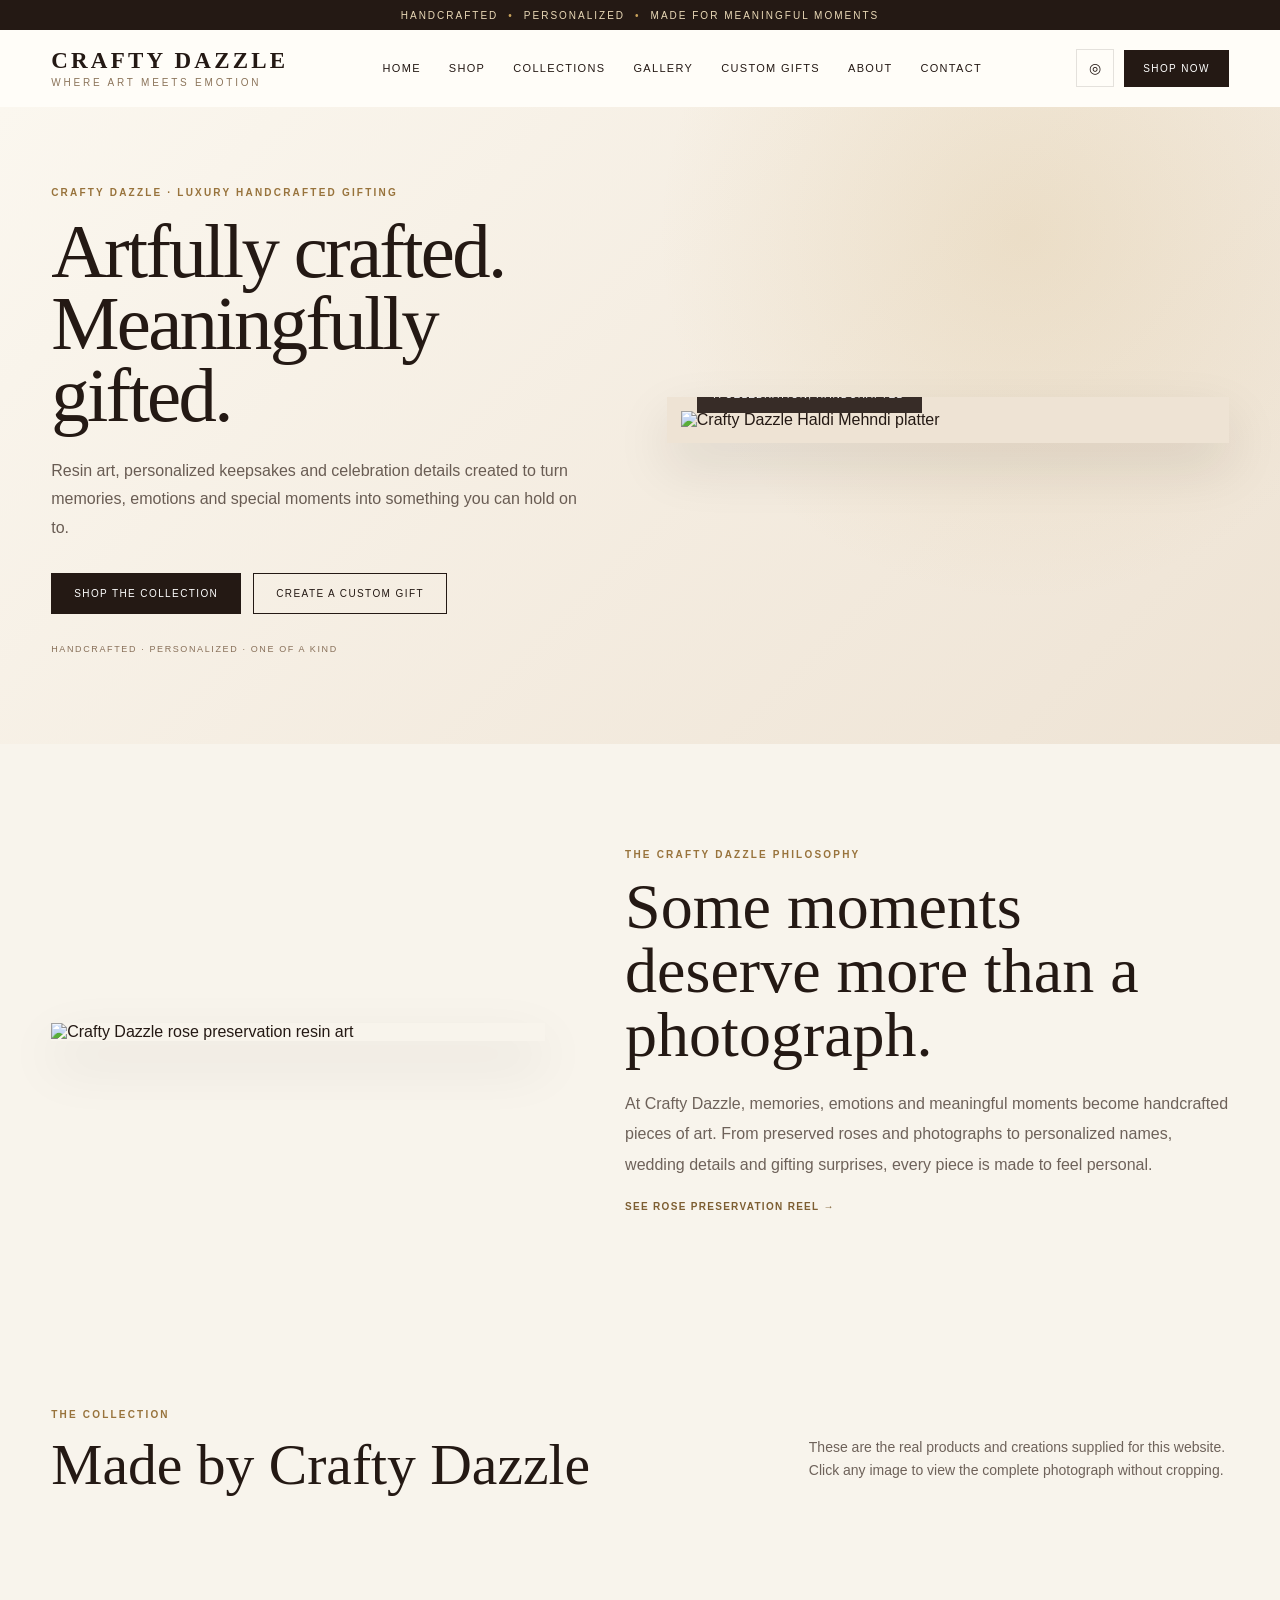
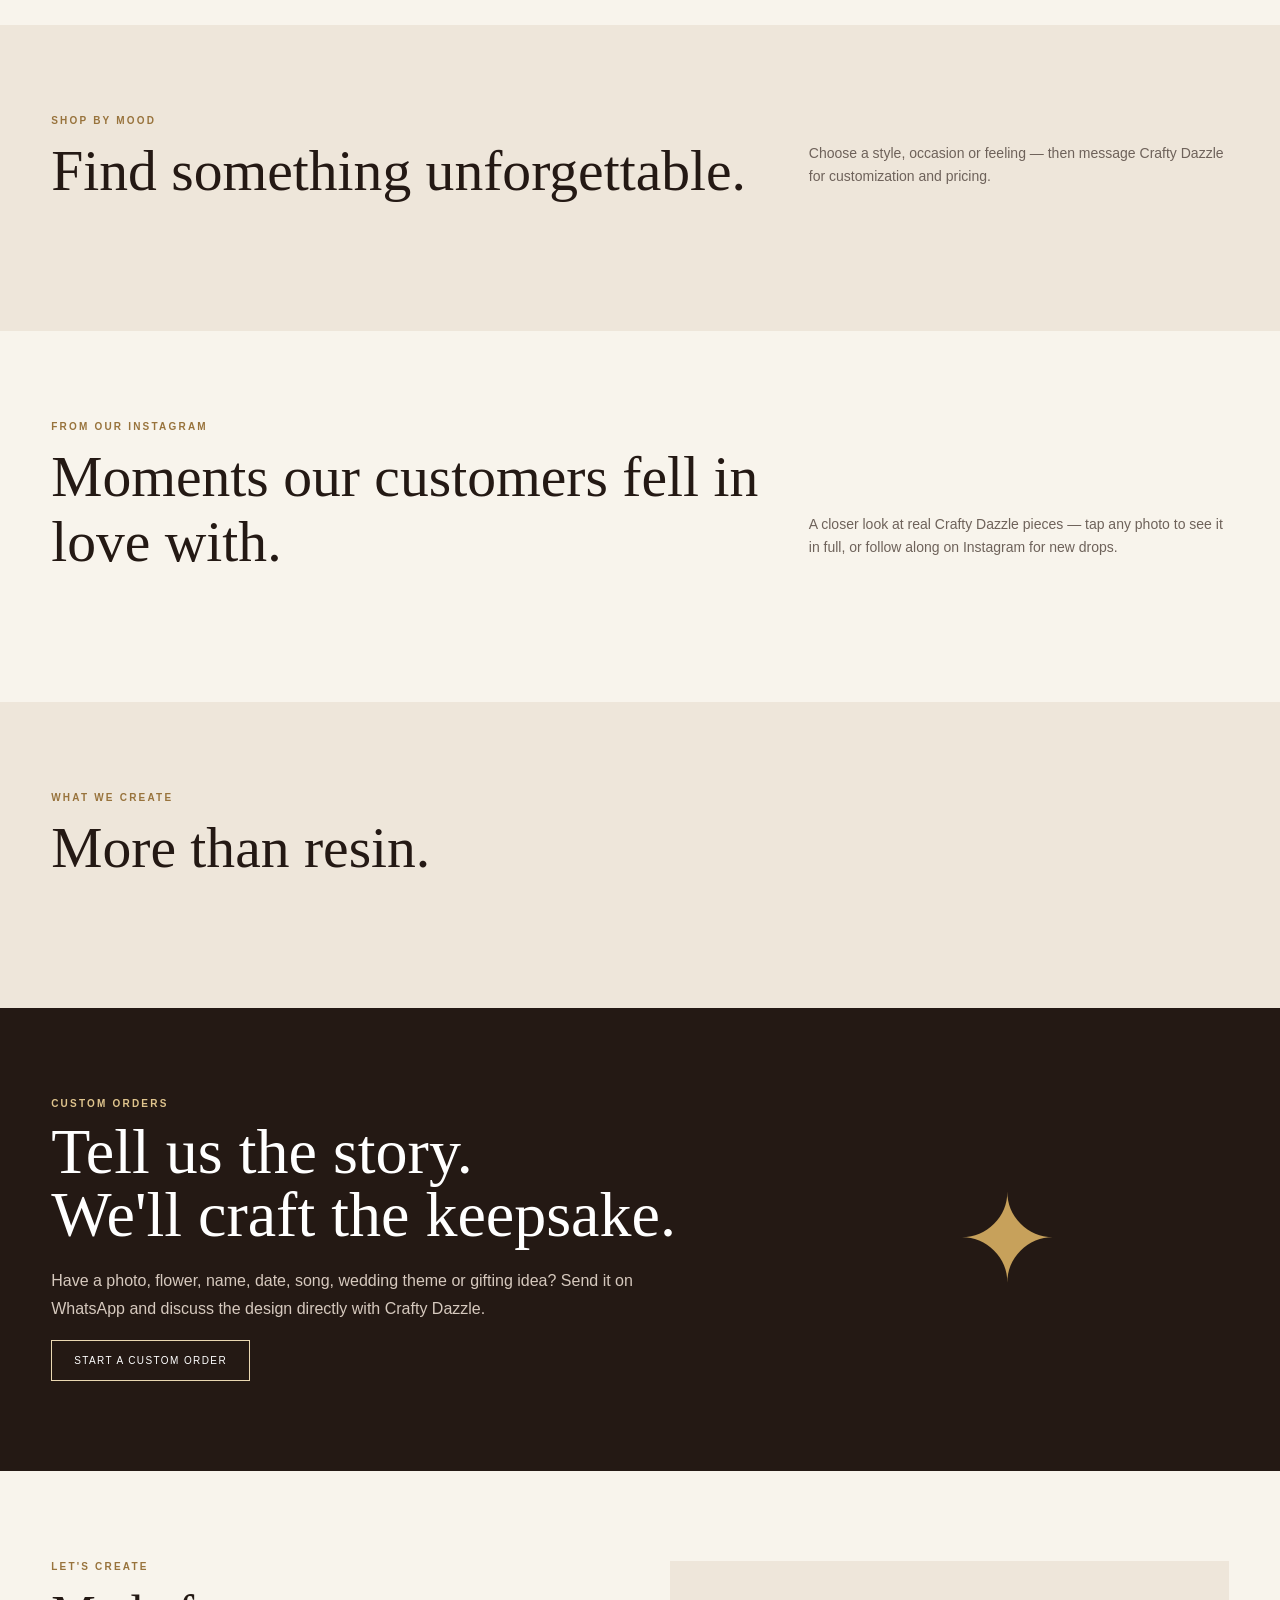
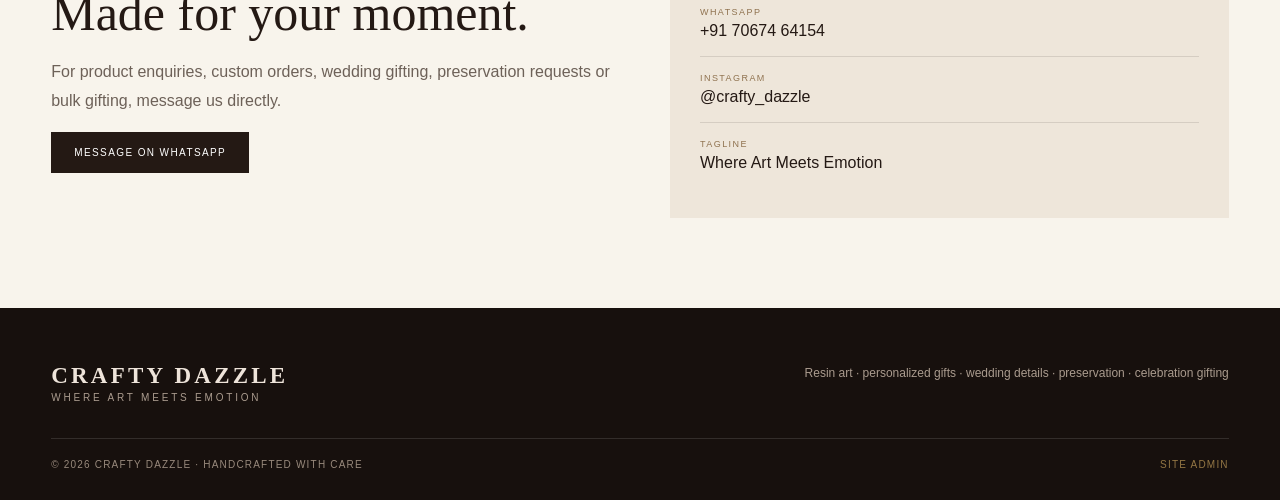
==== index.html @ ae7d5a1d "Add files via upload" ====
<!DOCTYPE html>
<html lang="en">
<head>
<meta charset="UTF-8">
<meta name="viewport" content="width=device-width, initial-scale=1.0, viewport-fit=cover">
<title>Crafty Dazzle | Where Art Meets Emotion</title>
<meta name="description" content="Crafty Dazzle — handcrafted resin art, personalized gifts, wedding details, custom candles, chocolate bouquets and meaningful keepsakes.">
<meta name="theme-color" content="#241914">
<link rel="preconnect" href="https://fonts.googleapis.com">
<link rel="preconnect" href="https://fonts.gstatic.com" crossorigin>
<link href="https://fonts.googleapis.com/css2?family=DM+Sans:wght@400;500;600&family=Playfair+Display:wght@400;500;600&display=swap" rel="stylesheet">
<link rel="stylesheet" href="styles.css">
</head>
<body>
<div class="page-loader" id="pageLoader" aria-hidden="true"><span></span></div>

<div class="topbar" id="topbar">HANDCRAFTED <span>•</span> PERSONALIZED <span>•</span> MADE FOR MEANINGFUL MOMENTS</div>

<nav>
  <div class="container navin">
    <a class="logo" id="logo" href="#">CRAFTY DAZZLE<small>WHERE ART MEETS EMOTION</small></a>
    <button class="mobile-toggle" id="mobileToggle" aria-label="Open menu" aria-expanded="false">
      <span></span><span></span><span></span>
    </button>
    <div class="menu" id="menu">
      <a href="#" data-close>Home</a>
      <a href="#shop" data-close>Shop</a>
      <a href="#collections" data-close>Collections</a>
      <a href="#gallery" data-close>Gallery</a>
      <a href="#custom" data-close>Custom Gifts</a>
      <a href="#about" data-close>About</a>
      <a href="#contact" data-close>Contact</a>
    </div>
    <div class="nav-actions">
      <a class="iconbtn" id="instagram" href="#" target="_blank" rel="noopener" aria-label="Instagram">◎</a>
      <a class="shopbtn" id="waShop" href="#" target="_blank" rel="noopener">Shop Now</a>
    </div>
  </div>
</nav>

<main>
<section class="hero">
  <div class="container hero-grid">
    <div class="hero-copy fade">
      <div class="eyebrow" id="heroEyebrow">CRAFTY DAZZLE · LUXURY HANDCRAFTED GIFTING</div>
      <h1 id="heroHeading">Artfully crafted.<br>Meaningfully gifted.</h1>
      <p id="heroBody">Resin art, personalized keepsakes and celebration details created to turn memories, emotions and special moments into something you can hold on to.</p>
      <div class="actions">
        <a class="btn dark" id="waShop2" href="#" target="_blank" rel="noopener"><span id="heroShopBtn">Shop the Collection</span></a>
        <a class="btn light" id="waCustom" href="#" target="_blank" rel="noopener"><span id="heroCustomBtn">Create a Custom Gift</span></a>
      </div>
      <div class="micro" id="heroMicro">HANDCRAFTED · PERSONALIZED · ONE OF A KIND</div>
    </div>
    <div class="hero-frame fade" id="heroFrame">
      <img id="heroImg" src="images/haldi-mehndi-platter.png" alt="Crafty Dazzle Haldi Mehndi platter">
      <div class="hero-caption" id="heroCaption">A celebration, handcrafted</div>
    </div>
  </div>
</section>

<section class="statement" id="about">
  <div class="container statement-grid">
    <img class="fade" id="aboutImg" src="images/rose-preservation.jpg" alt="Crafty Dazzle rose preservation resin art">
    <div class="statement-copy fade">
      <div class="kicker" id="aboutKicker">THE CRAFTY DAZZLE PHILOSOPHY</div>
      <h2 id="aboutHeading">Some moments deserve more than a photograph.</h2>
      <p id="aboutBody">At Crafty Dazzle, memories, emotions and meaningful moments become handcrafted pieces of art. From preserved roses and photographs to personalized names, wedding details and gifting surprises, every piece is made to feel personal.</p>
      <a class="card-link" id="reelLink" href="#" target="_blank" rel="noopener"><span id="reelLinkText">See Rose Preservation Reel →</span></a>
    </div>
  </div>
</section>

<section class="section" id="shop">
  <div class="container">
    <div class="section-head fade">
      <div>
        <div class="kicker">THE COLLECTION</div>
        <h2>Made by Crafty Dazzle</h2>
      </div>
      <p>These are the real products and creations supplied for this website. Click any image to view the complete photograph without cropping.</p>
    </div>
    <div class="products" id="productGrid"></div>
  </div>
</section>

<section class="section alt" id="collections">
  <div class="container">
    <div class="section-head fade">
      <div>
        <div class="kicker">SHOP BY MOOD</div>
        <h2>Find something unforgettable.</h2>
      </div>
      <p>Choose a style, occasion or feeling — then message Crafty Dazzle for customization and pricing.</p>
    </div>
    <div class="collections" id="collectionGrid"></div>
  </div>
</section>

<section class="section" id="gallery">
  <div class="container">
    <div class="section-head fade">
      <div>
        <div class="kicker" id="galleryKicker">FROM OUR INSTAGRAM</div>
        <h2 id="galleryHeading">Moments our customers fell in love with.</h2>
      </div>
      <p id="galleryBody">A closer look at real Crafty Dazzle pieces — tap any photo to see it in full, or follow along on Instagram for new drops.</p>
    </div>
    <div class="gallery-grid" id="galleryGrid"></div>
  </div>
</section>

<section class="section alt">
  <div class="container">
    <div class="section-head fade">
      <div>
        <div class="kicker">WHAT WE CREATE</div>
        <h2>More than resin.</h2>
      </div>
    </div>
    <div class="services" id="servicesGrid"></div>
  </div>
</section>

<section class="custom" id="custom">
  <div class="container custom-grid">
    <div class="fade">
      <div class="kicker" style="color:#dfc48d">CUSTOM ORDERS</div>
      <h2 id="customHeading">Tell us the story.<br>We'll craft the keepsake.</h2>
      <p id="customBody">Have a photo, flower, name, date, song, wedding theme or gifting idea? Send it on WhatsApp and discuss the design directly with Crafty Dazzle.</p>
      <a class="btn light" id="waCustom2" href="#" target="_blank" rel="noopener"><span id="customBtnText">Start a Custom Order</span></a>
    </div>
    <div class="fade custom-mark" aria-hidden="true">✦</div>
  </div>
</section>

<section class="contact" id="contact">
  <div class="container contact-grid">
    <div class="fade">
      <div class="kicker">LET'S CREATE</div>
      <h2 id="contactHeading">Made for your moment.</h2>
      <p id="contactBody">For product enquiries, custom orders, wedding gifting, preservation requests or bulk gifting, message us directly.</p>
      <a class="btn dark" id="waContact" href="#" target="_blank" rel="noopener"><span id="contactBtnText">Message on WhatsApp</span></a>
    </div>
    <div class="contact-box fade">
      <div class="contact-row"><div class="contact-label">WhatsApp</div><div class="contact-value" id="contactPhone">+91 70674 64154</div></div>
      <div class="contact-row"><div class="contact-label">Instagram</div><div class="contact-value" id="contactInsta">@crafty_dazzle</div></div>
      <div class="contact-row"><div class="contact-label">Tagline</div><div class="contact-value" id="contactTagline">Where Art Meets Emotion</div></div>
    </div>
  </div>
</section>
</main>

<footer>
  <div class="container">
    <div class="footer-grid">
      <div><div class="logo" id="footerLogo">CRAFTY DAZZLE<small style="color:#aa9b8e">WHERE ART MEETS EMOTION</small></div></div>
      <div class="muted" id="footerNote">Resin art · personalized gifts · wedding details · preservation · celebration gifting</div>
    </div>
    <div class="footer-bottom">
      <span id="footerCopyright">© 2026 Crafty Dazzle · Handcrafted with care</span>
      <a href="/admin/" class="admin-link">Site Admin</a>
    </div>
  </div>
</footer>

<div class="lightbox" id="lightbox" aria-hidden="true">
  <button id="lightboxClose" aria-label="Close">×</button>
  <img id="lightboxImg" src="" alt="">
  <div class="caption" id="lightboxCaption"></div>
</div>

<script src="script.js"></script>
</body>
</html>
---- styles.css ----
:root{
  --ivory:#f8f4ec;
  --paper:#fffdf9;
  --espresso:#241914;
  --brown:#5b4638;
  --gold:#c7a15b;
  --gold2:#e3c88f;
  --rose:#b98d8d;
  --line:rgba(36,25,20,.12);
  --shadow:0 22px 55px rgba(36,25,20,.11);
  --ease:cubic-bezier(.22,.61,.36,1);
}
*{box-sizing:border-box}
html{scroll-behavior:smooth}
body{margin:0;background:var(--ivory);color:var(--espresso);font-family:Inter,Arial,sans-serif;-webkit-tap-highlight-color:transparent}
body.modal-open,body.menu-open{overflow:hidden}
a{text-decoration:none;color:inherit}
img{max-width:100%}
.container{width:min(1180px,92%);margin:auto}

/* ---------- Page loader ---------- */
.page-loader{position:fixed;inset:0;z-index:200;background:var(--ivory);display:flex;align-items:center;justify-content:center;transition:opacity .5s var(--ease),visibility .5s}
.page-loader span{width:34px;height:34px;border:2px solid var(--line);border-top-color:var(--gold);border-radius:50%;animation:spin .8s linear infinite}
.page-loader.done{opacity:0;visibility:hidden;pointer-events:none}
@keyframes spin{to{transform:rotate(360deg)}}

.topbar{height:30px;background:var(--espresso);color:#ead9b7;display:flex;align-items:center;justify-content:center;font-size:10px;letter-spacing:.2em;text-transform:uppercase;text-align:center;padding:0 10px}
.topbar span{margin:0 10px;color:var(--gold)}

nav{position:sticky;top:0;z-index:50;background:rgba(255,253,249,.94);backdrop-filter:blur(16px);border-bottom:1px solid transparent;transition:border-color .3s,box-shadow .3s}
nav.scrolled{border-bottom-color:var(--line);box-shadow:0 6px 24px rgba(36,25,20,.06)}
.navin{height:76px;display:flex;align-items:center;justify-content:space-between;gap:25px}
.logo{font-family:Georgia,serif;font-size:23px;letter-spacing:.14em;font-weight:700}
.logo small{display:block;font:10px Inter,Arial,sans-serif;letter-spacing:.28em;color:#8c755b;margin-top:3px}
.menu{display:flex;align-items:center;gap:28px;font-size:11px;letter-spacing:.12em;text-transform:uppercase}
.menu a{position:relative;padding:28px 0;transition:color .25s}
.menu a:after{content:"";position:absolute;left:0;bottom:21px;width:0;height:1px;background:var(--gold);transition:width .3s var(--ease)}
.menu a:hover:after{width:100%}
.nav-actions{display:flex;align-items:center;gap:10px}
.iconbtn,.shopbtn,.btn{border:1px solid var(--espresso);transition:.3s var(--ease);cursor:pointer}
.iconbtn{width:38px;height:38px;display:grid;place-items:center;border-color:var(--line);font-size:14px}
.iconbtn:hover{background:var(--espresso);color:white;transform:translateY(-2px)}
.shopbtn{padding:12px 18px;background:var(--espresso);color:white;font-size:10px;letter-spacing:.14em;text-transform:uppercase}
.shopbtn:hover,.btn.dark:hover{background:var(--gold);color:var(--espresso);border-color:var(--gold);transform:translateY(-2px)}
.btn.light:hover{background:rgba(36,25,20,.05);transform:translateY(-2px)}

/* Animated hamburger */
.mobile-toggle{display:none;border:0;background:none;width:38px;height:38px;padding:0;cursor:pointer;flex-direction:column;align-items:center;justify-content:center;gap:5px}
.mobile-toggle span{display:block;width:22px;height:2px;background:var(--espresso);transition:transform .3s var(--ease),opacity .3s var(--ease)}
.mobile-toggle.open span:nth-child(1){transform:translateY(7px) rotate(45deg)}
.mobile-toggle.open span:nth-child(2){opacity:0}
.mobile-toggle.open span:nth-child(3){transform:translateY(-7px) rotate(-45deg)}

.hero{padding:80px 0 90px;background:
radial-gradient(circle at 80% 20%,rgba(199,161,91,.18),transparent 32%),
linear-gradient(135deg,#fbf7ef,#eee3d4)}
.hero-grid{display:grid;grid-template-columns:1fr 1.03fr;gap:70px;align-items:center}
.eyebrow{font-size:10px;letter-spacing:.22em;text-transform:uppercase;color:#98733c;font-weight:700}
h1,h2,h3{font-family:Georgia,"Times New Roman",serif;font-weight:500}
h1{font-size:clamp(42px,6vw,84px);line-height:.94;margin:18px 0 24px;letter-spacing:-.035em}
.hero-copy p{max-width:550px;font-size:16px;line-height:1.8;color:#695c53}
.actions{display:flex;gap:12px;flex-wrap:wrap;margin:30px 0}
.btn{display:inline-flex;align-items:center;justify-content:center;padding:14px 22px;font-size:10px;letter-spacing:.14em;text-transform:uppercase}
.btn.dark{background:var(--espresso);color:white}
.btn.light{background:transparent}
.micro{font-size:9px;letter-spacing:.18em;text-transform:uppercase;color:#88705a}
.hero-frame{background:#eee3d4;padding:14px;box-shadow:var(--shadow);position:relative;overflow:hidden}
.hero-frame img{display:block;width:100%;height:auto;max-height:720px;object-fit:contain;background:#eee3d4;transition:transform .5s var(--ease)}
.hero-caption{position:absolute;left:30px;bottom:30px;background:rgba(36,25,20,.9);color:#fff;padding:13px 17px;font-size:10px;letter-spacing:.12em;text-transform:uppercase}

.statement{padding:105px 0}
.statement-grid{display:grid;grid-template-columns:.9fr 1.1fr;gap:80px;align-items:center}
.statement img{width:100%;height:auto;display:block;box-shadow:var(--shadow);transition:transform .5s var(--ease)}
.statement img:hover{transform:translateY(-4px)}
.statement-copy h2{font-size:clamp(38px,5vw,64px);line-height:1;margin:15px 0 22px}
.statement-copy p{font-size:16px;line-height:1.9;color:#6e625a}
.kicker{font-size:10px;letter-spacing:.22em;text-transform:uppercase;color:#98733c;font-weight:700}

.section{padding:90px 0}
.section.alt{background:#eee6da}
.section-head{display:flex;justify-content:space-between;gap:40px;align-items:end;margin-bottom:38px}
.section-head h2{font-size:clamp(34px,4.5vw,60px);margin:12px 0 0}
.section-head p{max-width:420px;color:#6e625a;line-height:1.7;font-size:14px}

.products{display:grid;grid-template-columns:repeat(3,1fr);gap:18px}
.card{background:var(--paper);border:1px solid var(--line);overflow:hidden;box-shadow:0 8px 25px rgba(36,25,20,.04);transition:transform .4s var(--ease),box-shadow .4s var(--ease)}
.card:hover{transform:translateY(-7px);box-shadow:var(--shadow)}
.card-media{background:#eee6da;overflow:hidden;position:relative;width:100%;padding:0;border:0;display:block;cursor:pointer;aspect-ratio:4/5}
.card-media img{display:block;width:100%;height:100%;object-fit:contain;transition:transform .65s var(--ease)}
.card:hover .card-media img{transform:scale(1.04)}
.card-body{padding:21px}
.tag{font-size:9px;letter-spacing:.18em;text-transform:uppercase;color:#9a7745}
.card h3{font-size:25px;margin:8px 0}
.card p{font-size:13px;line-height:1.65;color:#746860;margin:0 0 18px}
.card-link{font-size:10px;letter-spacing:.13em;text-transform:uppercase;color:#7d5e32;font-weight:700}

.collections{display:grid;grid-template-columns:repeat(4,1fr);gap:14px}
.collection{position:relative;min-height:360px;overflow:hidden;background:#cdbca8;display:block}
.collection img{width:100%;height:100%;object-fit:cover;display:block;transition:transform .7s var(--ease)}
.collection:after{content:"";position:absolute;inset:0;background:linear-gradient(transparent 30%,rgba(25,17,13,.88))}
.collection:hover img{transform:scale(1.06)}
.collection-content{position:absolute;z-index:2;left:22px;right:22px;bottom:22px;color:white}
.collection-content h3{font-size:28px;margin:5px 0}
.collection-content p{font-size:12px;line-height:1.5;color:#e8ddd2}

/* ---------- Gallery (Instagram moments) ---------- */
.gallery-grid{display:grid;grid-template-columns:repeat(4,1fr);gap:14px}
.gallery-item{margin:0;position:relative;overflow:hidden;border-radius:2px;background:#eee6da}
.gallery-item .card-media{width:100%}
.gallery-item img{width:100%;aspect-ratio:1/1;object-fit:contain;background:#eee6da;transition:transform .6s var(--ease)}
.gallery-item:hover img{transform:scale(1.08)}
.gallery-item figcaption{position:absolute;left:0;right:0;bottom:0;padding:14px 16px;font-size:10px;letter-spacing:.1em;text-transform:uppercase;color:#fff;background:linear-gradient(transparent,rgba(20,14,10,.85));opacity:0;transform:translateY(6px);transition:opacity .35s var(--ease),transform .35s var(--ease)}
.gallery-item:hover figcaption{opacity:1;transform:translateY(0)}

.services{display:grid;grid-template-columns:repeat(4,1fr);gap:1px;background:var(--line)}
.service{background:var(--paper);padding:32px 25px;min-height:190px;transition:background .3s}
.service:hover{background:#fffaf0}
.service-no{font-size:10px;color:#9b7740;letter-spacing:.18em}
.service h3{font-size:25px;margin:12px 0 8px}
.service p{font-size:12px;line-height:1.6;color:#766a61}

.custom{background:var(--espresso);color:white;padding:90px 0}
.custom-grid{display:grid;grid-template-columns:1.2fr .8fr;gap:70px;align-items:center}
.custom h2{font-size:clamp(38px,5vw,66px);line-height:.98;margin:12px 0 20px}
.custom p{color:#d6c9be;line-height:1.8;max-width:620px}
.custom .btn{border-color:#ead8b2}
.custom .btn.light{color:white}
.custom-mark{text-align:center;font-family:Georgia,serif;font-size:120px;color:#c7a15b;animation:pulse 4s ease-in-out infinite}
@keyframes pulse{0%,100%{opacity:.7;transform:scale(1)}50%{opacity:1;transform:scale(1.06)}}

.contact{padding:90px 0}
.contact-grid{display:grid;grid-template-columns:1fr 1fr;gap:60px}
.contact h2{font-size:clamp(34px,5vw,50px);margin:12px 0}
.contact p{color:#6d6158;line-height:1.8}
.contact-box{background:#eee6da;padding:30px}
.contact-row{padding:16px 0;border-bottom:1px solid var(--line)}
.contact-row:last-child{border-bottom:0}
.contact-label{font-size:9px;letter-spacing:.16em;text-transform:uppercase;color:#8f724f}
.contact-value{font-size:16px;margin-top:5px;word-break:break-word}

footer{background:#17100d;color:#eee4da;padding:55px 0 30px}
.footer-grid{display:flex;justify-content:space-between;gap:40px;flex-wrap:wrap}
footer .muted{color:#aa9b8e;font-size:12px;line-height:1.7}
.footer-bottom{border-top:1px solid rgba(255,255,255,.12);margin-top:35px;padding-top:20px;display:flex;justify-content:space-between;align-items:center;flex-wrap:wrap;gap:10px;color:#98897c;font-size:10px;letter-spacing:.12em;text-transform:uppercase}
.admin-link{color:#c7a15b;opacity:.7;transition:opacity .25s}
.admin-link:hover{opacity:1;text-decoration:underline}

.lightbox{position:fixed;inset:0;background:rgba(18,12,9,.93);z-index:100;display:none;align-items:center;justify-content:center;padding:30px}
.lightbox.open{display:flex;animation:fadeIn .3s var(--ease)}
@keyframes fadeIn{from{opacity:0}to{opacity:1}}
.lightbox img{max-width:94vw;max-height:88vh;width:auto;height:auto;object-fit:contain;box-shadow:0 20px 70px rgba(0,0,0,.35);animation:zoomIn .35s var(--ease)}
@keyframes zoomIn{from{transform:scale(.96);opacity:0}to{transform:scale(1);opacity:1}}
.lightbox button{position:absolute;right:24px;top:18px;background:none;border:0;color:white;font-size:35px;cursor:pointer;transition:transform .25s}
.lightbox button:hover{transform:rotate(90deg)}
.lightbox .caption{position:absolute;bottom:18px;left:50%;transform:translateX(-50%);color:#e9dbc4;font-size:10px;letter-spacing:.18em;text-transform:uppercase}

/* ---------- Scroll-reveal fade ---------- */
.hero,#about,#shop,#collections,#gallery,#custom,#contact{scroll-margin-top:80px}
@media(max-width:700px){.hero,#about,#shop,#collections,#gallery,#custom,#contact{scroll-margin-top:68px}}

/* ---------- Scroll-reveal fade ---------- */
.fade{opacity:0;transform:translateY(20px);transition:opacity .7s var(--ease),transform .7s var(--ease);transition-delay:var(--delay,0ms)}
.fade.visible{opacity:1;transform:none}

@media(prefers-reduced-motion: reduce){
  html{scroll-behavior:auto}
  .fade{transition:none;opacity:1;transform:none}
  .custom-mark{animation:none}
  .page-loader{transition:none}
}

/* ---------- Responsive ---------- */
@media(max-width:980px){
  .menu{gap:16px}
  .nav-actions .iconbtn{display:none}
  .hero-grid,.statement-grid,.custom-grid,.contact-grid{grid-template-columns:1fr}
  .hero{padding-top:55px}
  .statement-grid{gap:35px}
  .products{grid-template-columns:repeat(2,1fr)}
  .collections{grid-template-columns:repeat(2,1fr)}
  .gallery-grid{grid-template-columns:repeat(2,1fr)}
  .services{grid-template-columns:repeat(2,1fr)}
}
@media(max-width:700px){
  body{padding-bottom:env(safe-area-inset-bottom)}
  .topbar{font-size:8px;letter-spacing:.1em;padding:0 6px}
  .navin{height:66px;gap:10px}
  .logo{font-size:15px;letter-spacing:.08em;white-space:nowrap}
  .logo small{font-size:7px;letter-spacing:.16em;margin-top:2px;white-space:nowrap}
  .shopbtn{white-space:nowrap;padding:9px 10px;font-size:9px}
  .menu{
    display:flex;position:absolute;left:0;right:0;top:66px;background:#fffdf9;
    border-bottom:1px solid var(--line);padding:8px 20px;flex-direction:column;align-items:flex-start;
    max-height:0;overflow:hidden;opacity:0;transition:max-height .35s var(--ease),opacity .3s var(--ease),padding .35s var(--ease);
  }
  .menu.open{max-height:420px;opacity:1;padding:20px}
  .menu a{padding:12px 0;width:100%}
  .menu a:after{display:none}
  .mobile-toggle{display:flex}
  .shopbtn{padding:10px 12px}
  h1{font-size:44px}
  .hero-grid{gap:35px}
  .products{grid-template-columns:1fr}
  .collections{grid-template-columns:1fr}
  .collection{min-height:340px}
  .gallery-grid{grid-template-columns:1fr 1fr;gap:8px}
  .services{grid-template-columns:1fr}
  .section,.statement,.contact,.custom{padding:65px 0}
  .section-head{display:block}
  .section-head p{margin-top:18px}
  .footer-grid{display:block}
  .footer-grid>div+div{margin-top:25px}
  .footer-bottom{flex-direction:column;align-items:flex-start}
}
@media(max-width:380px){
  h1{font-size:36px}
  .card h3,.service h3{font-size:21px}
  .gallery-grid{grid-template-columns:1fr}
}
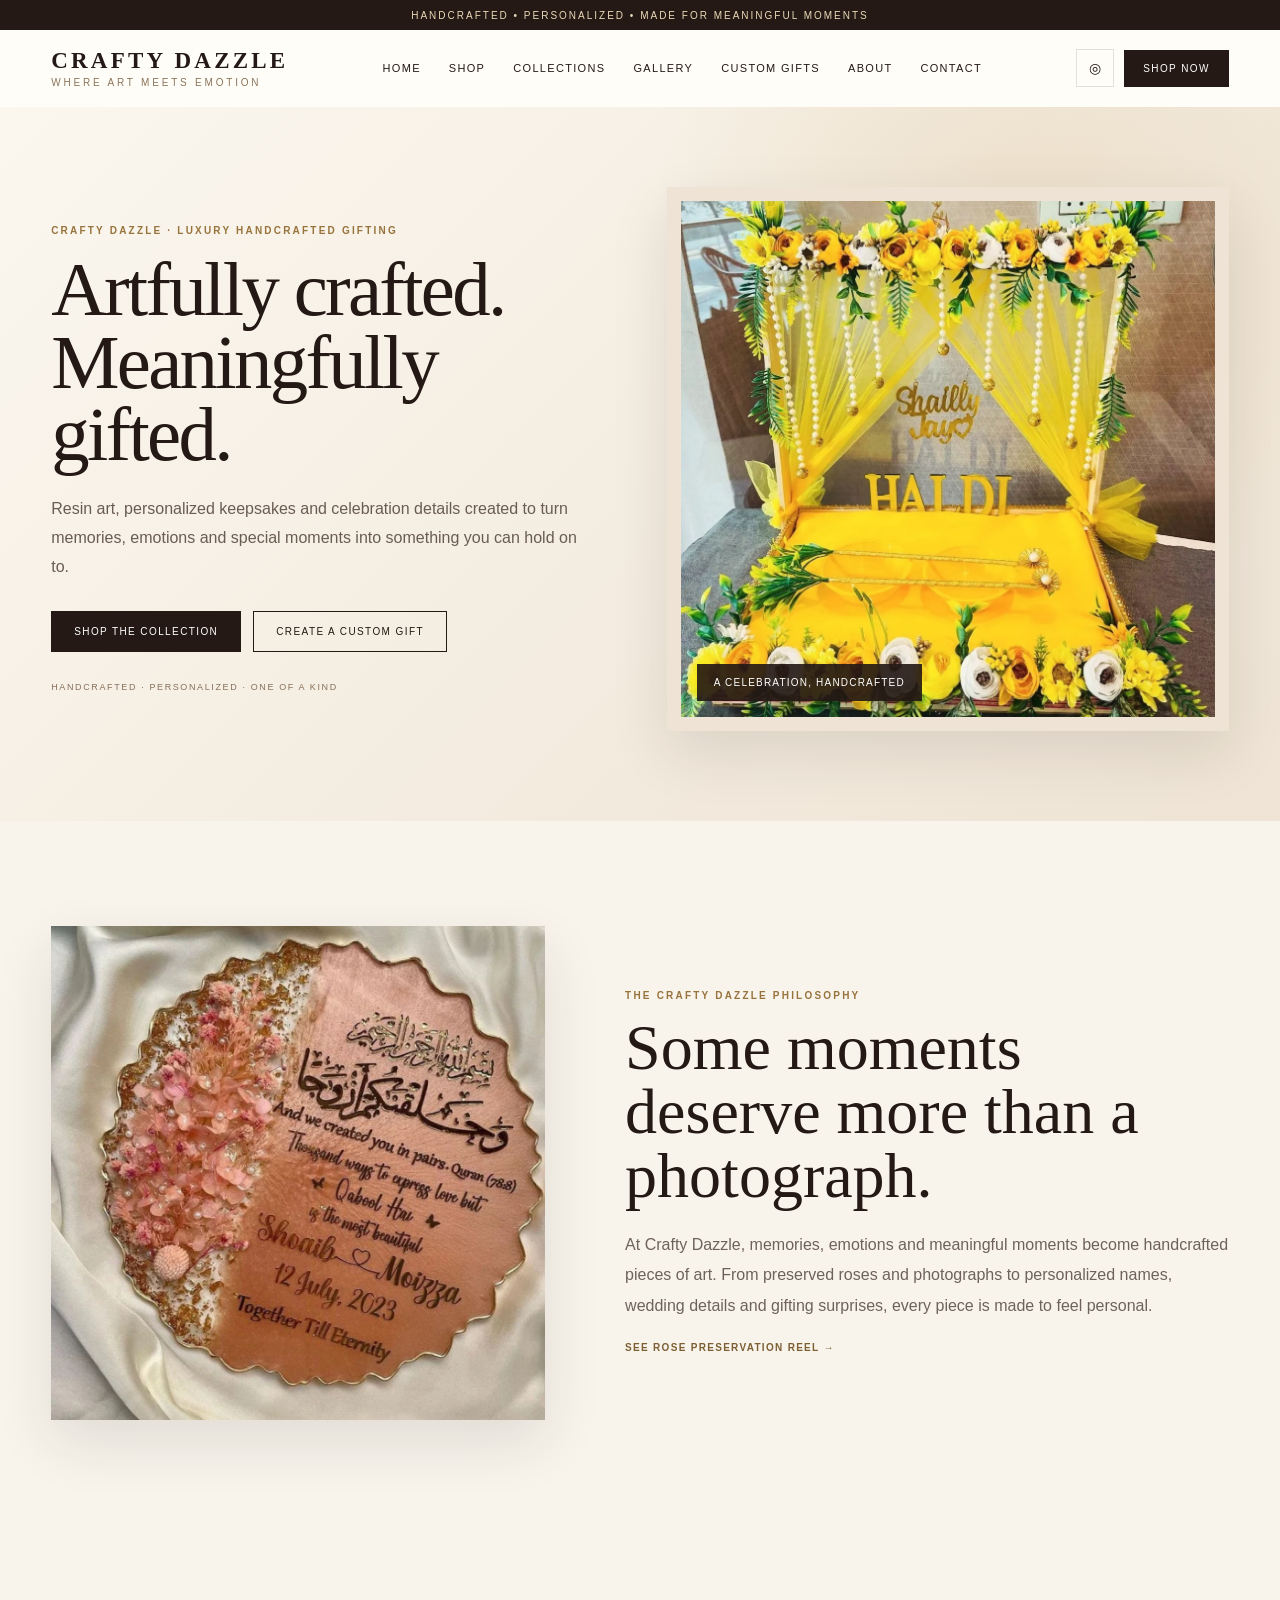
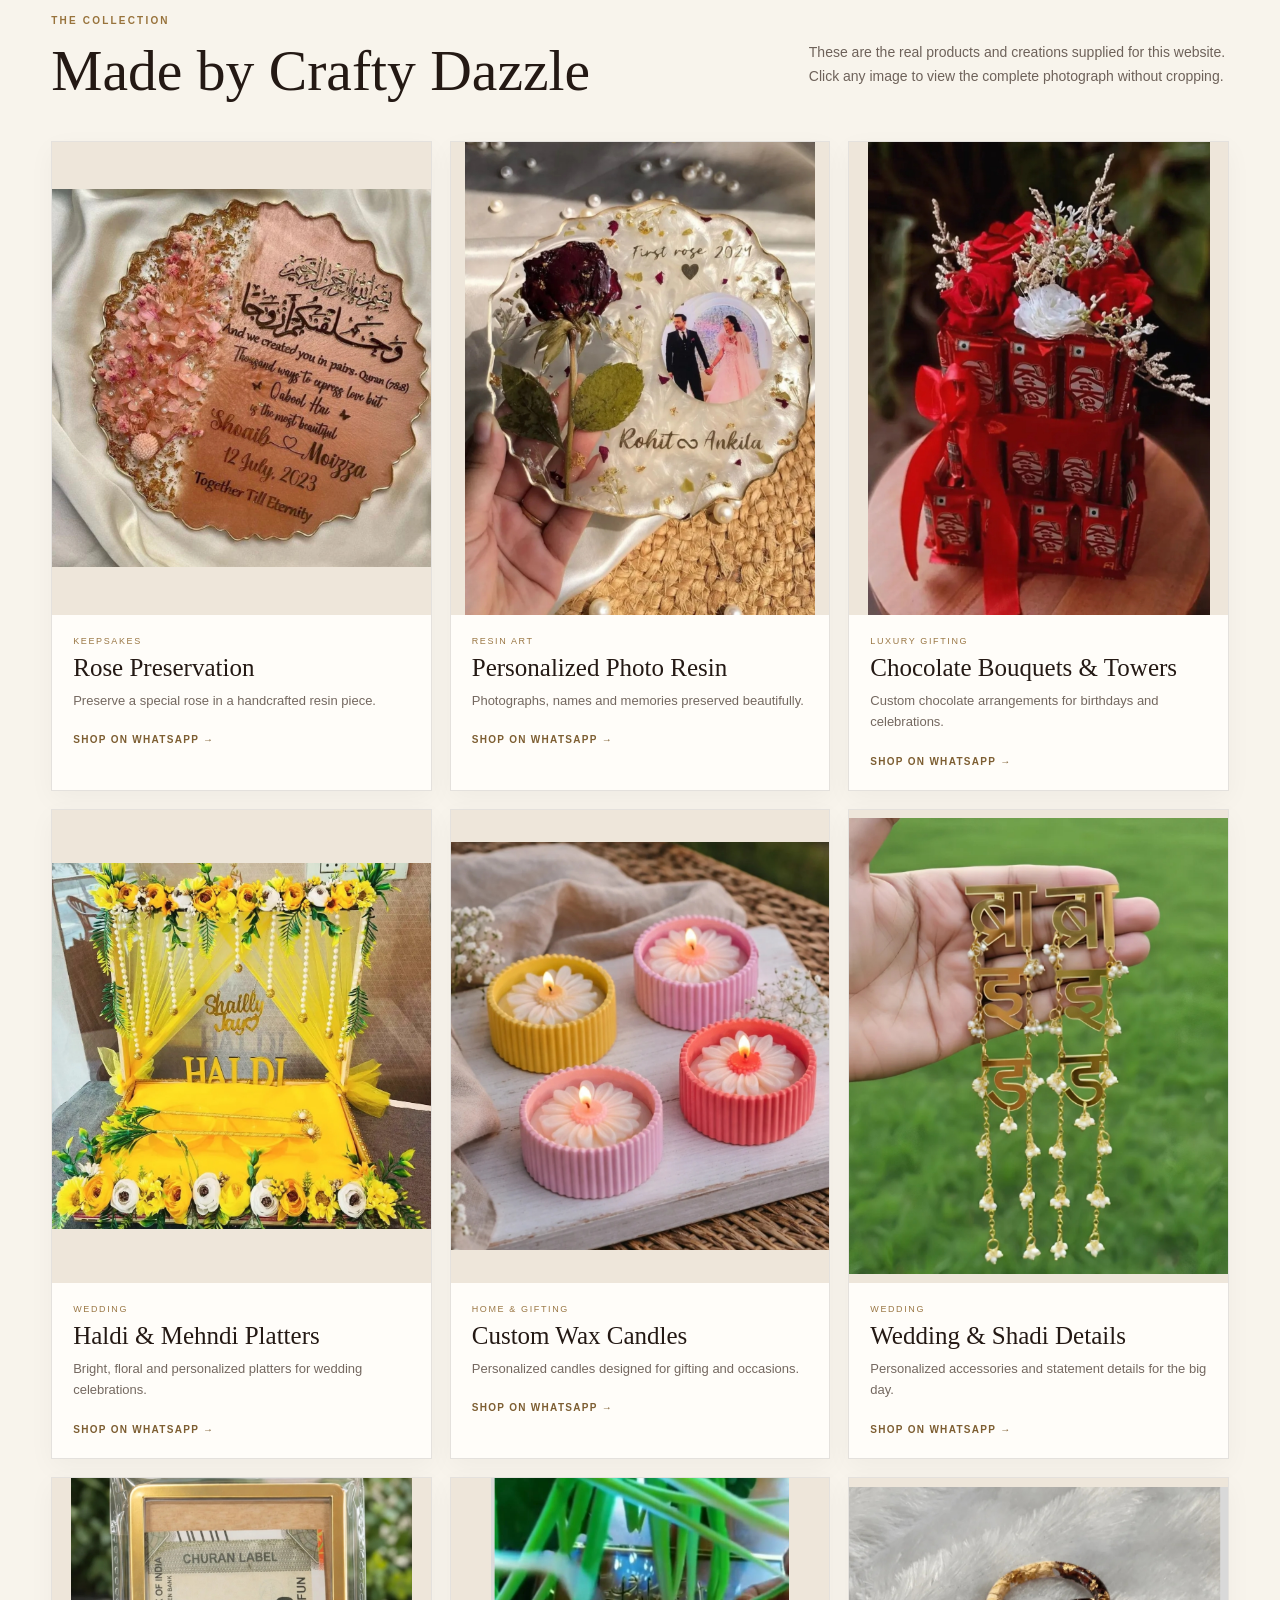
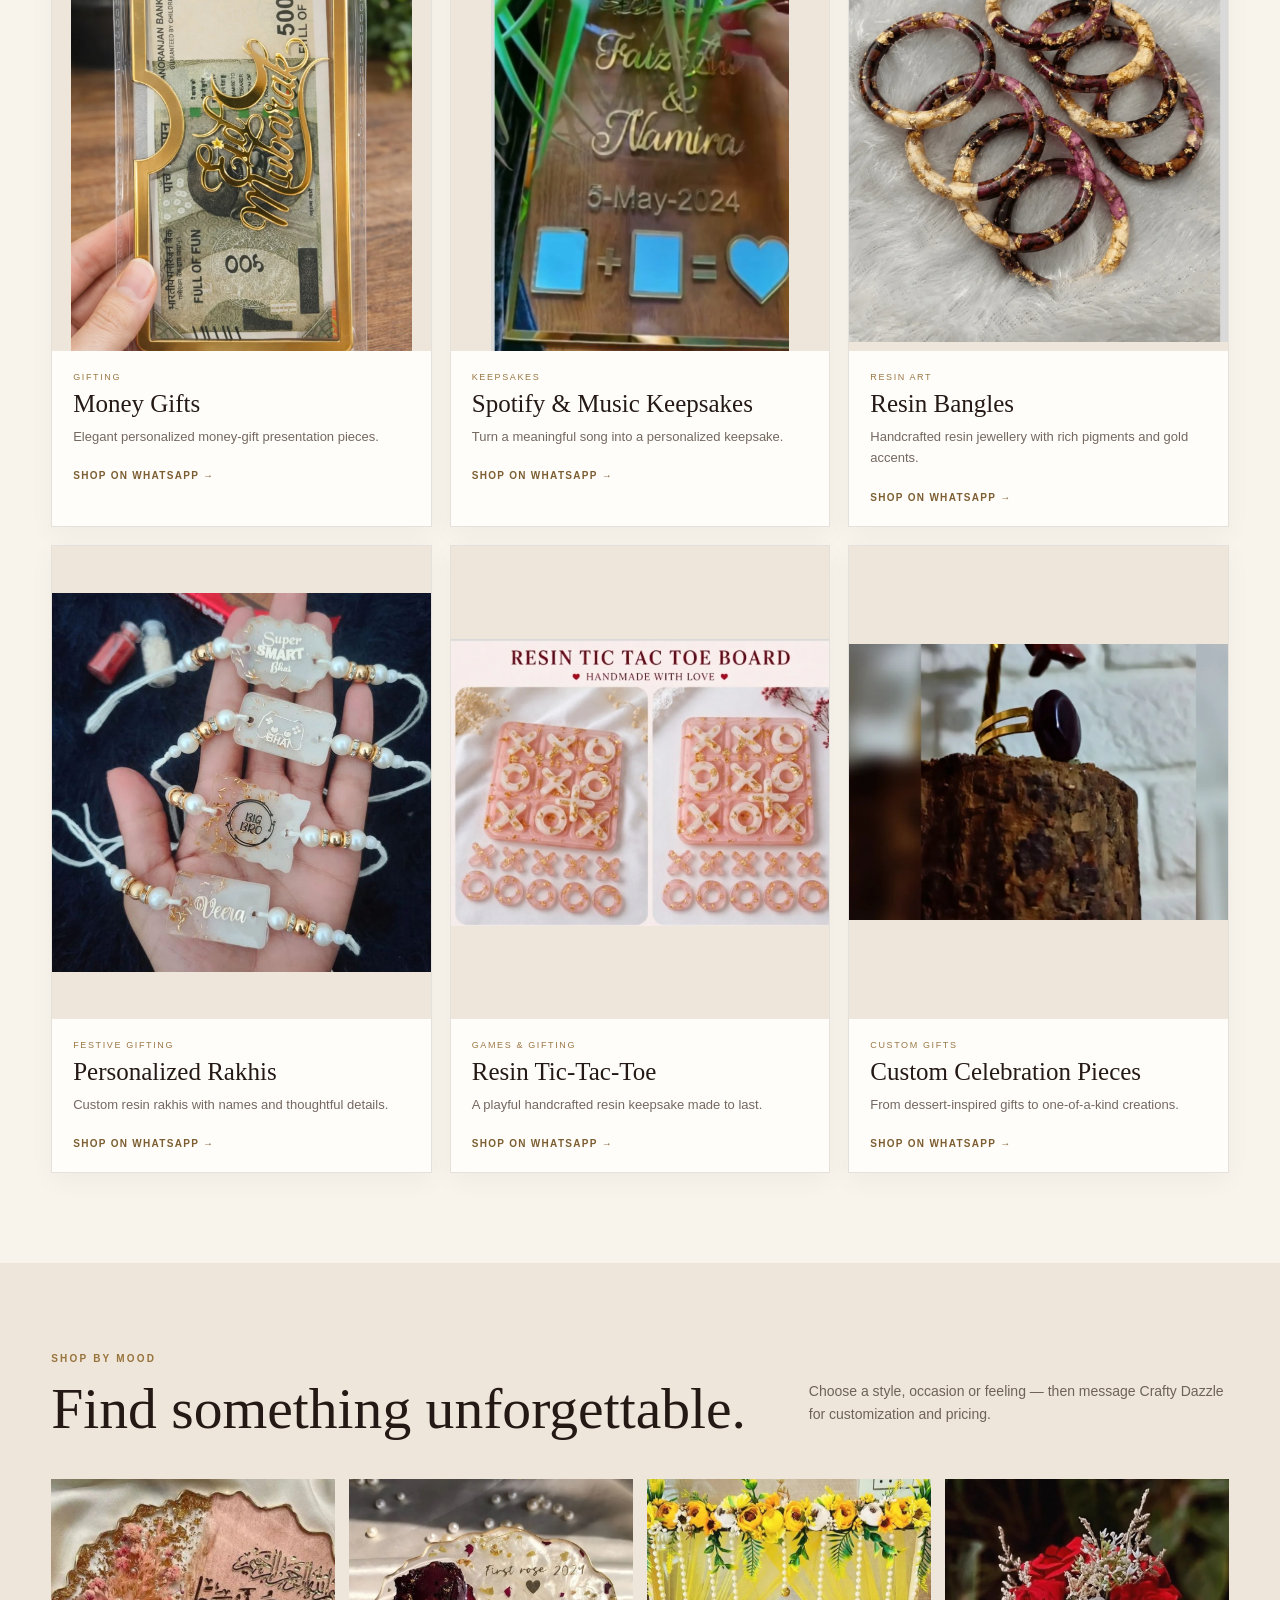
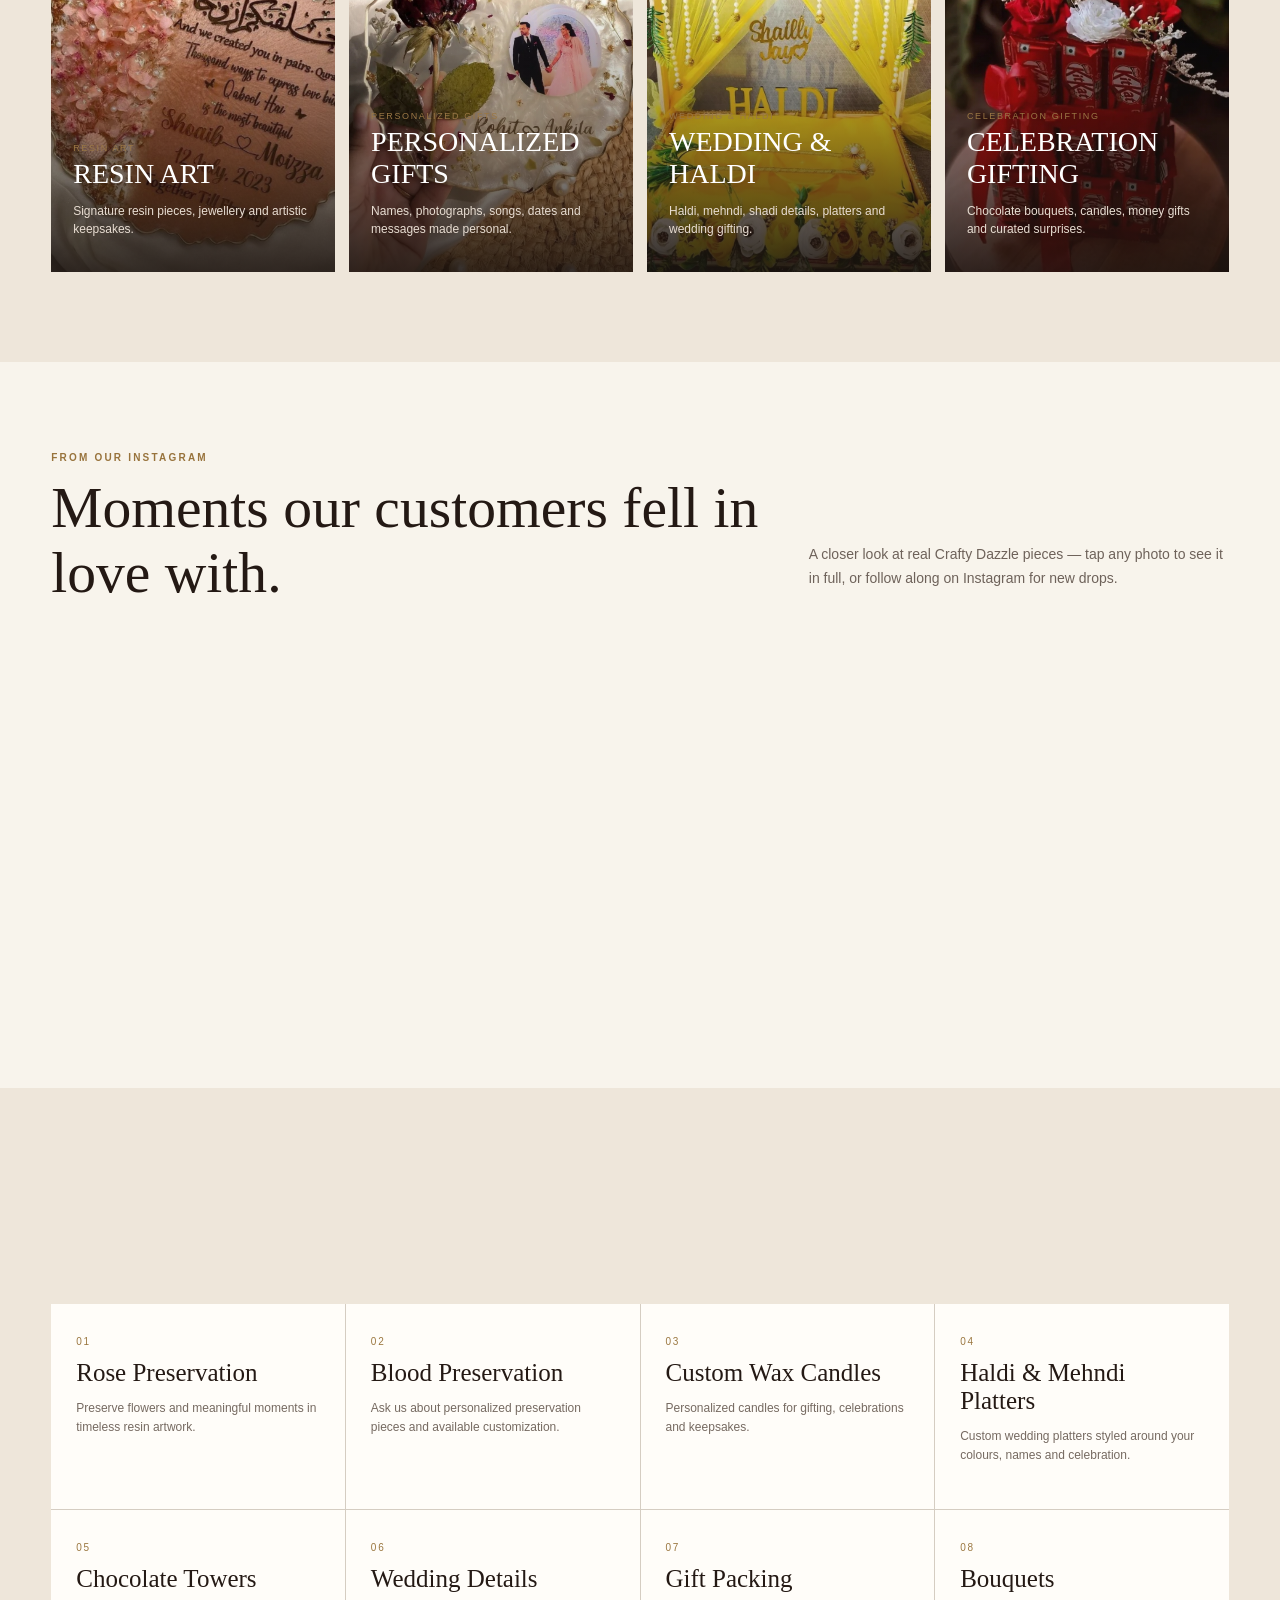
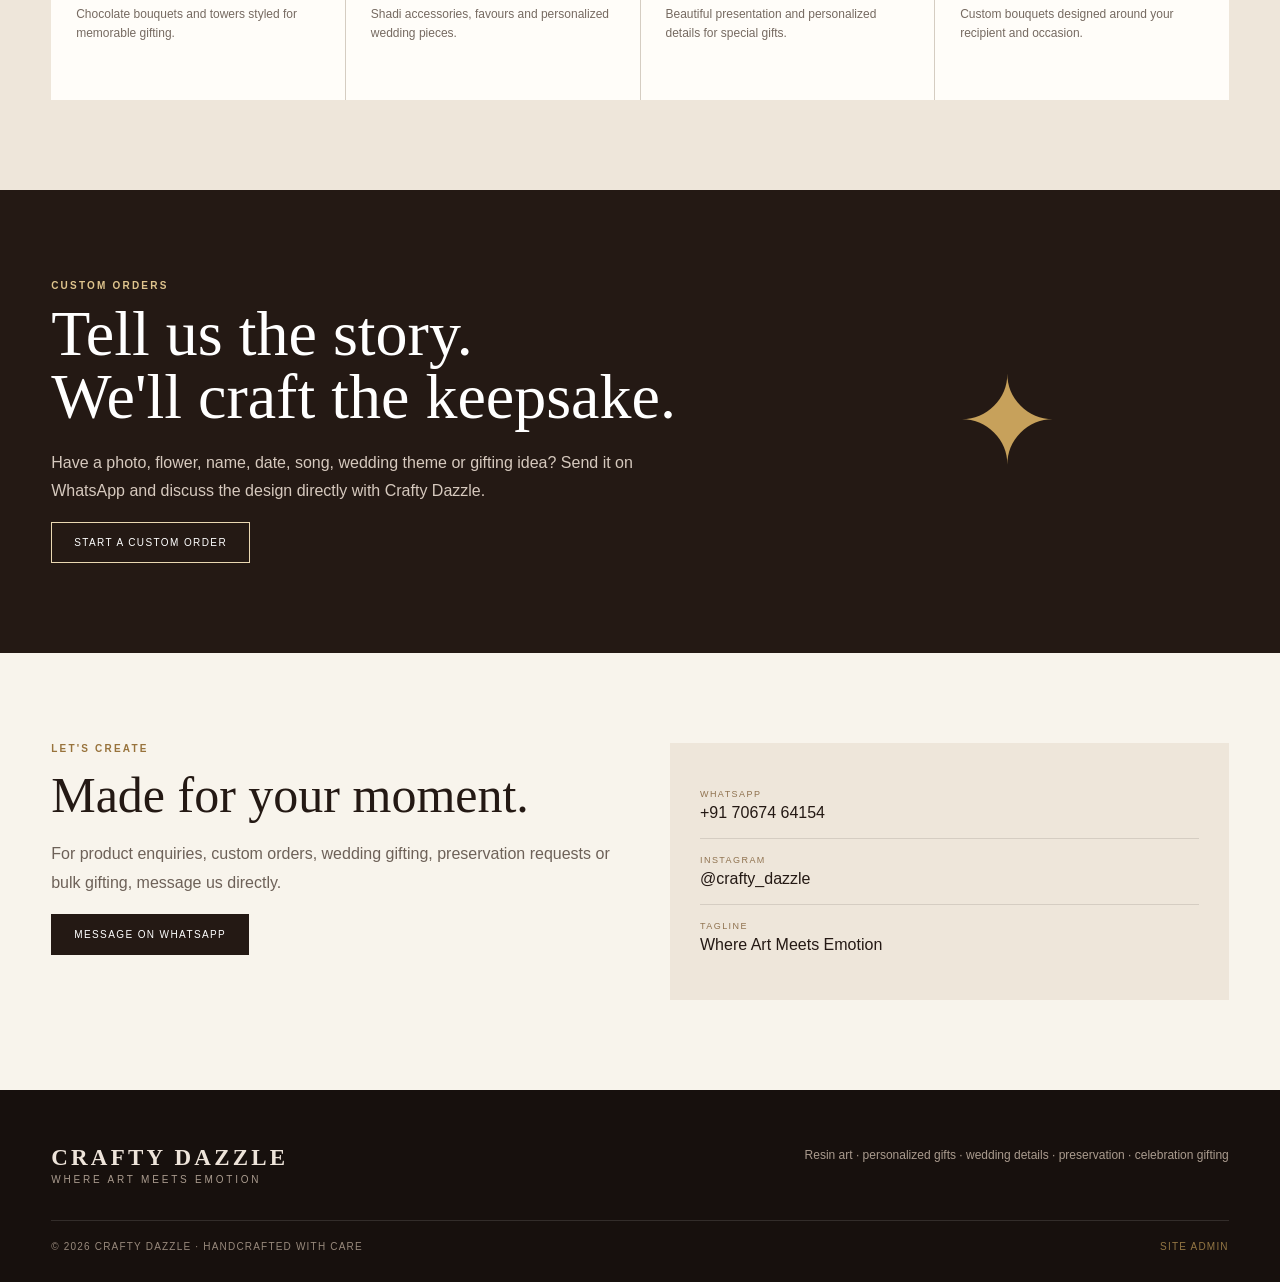
==== commit fe8051b2: "image" ====
--- a/index.html
+++ b/index.html
@@ -3,25 +3,49 @@
 <head>
 <meta charset="UTF-8">
 <meta name="viewport" content="width=device-width, initial-scale=1.0, viewport-fit=cover">
+
 <title>Crafty Dazzle | Where Art Meets Emotion</title>
+
 <meta name="description" content="Crafty Dazzle — handcrafted resin art, personalized gifts, wedding details, custom candles, chocolate bouquets and meaningful keepsakes.">
+
 <meta name="theme-color" content="#241914">
+
 <link rel="preconnect" href="https://fonts.googleapis.com">
 <link rel="preconnect" href="https://fonts.gstatic.com" crossorigin>
+
 <link href="https://fonts.googleapis.com/css2?family=DM+Sans:wght@400;500;600&family=Playfair+Display:wght@400;500;600&display=swap" rel="stylesheet">
-<link rel="stylesheet" href="styles.css">
+
+<link rel="stylesheet" href="/styles.css">
 </head>
+
 <body>
-<div class="page-loader" id="pageLoader" aria-hidden="true"><span></span></div>
-
-<div class="topbar" id="topbar">HANDCRAFTED <span>•</span> PERSONALIZED <span>•</span> MADE FOR MEANINGFUL MOMENTS</div>
+
+<div class="page-loader" id="pageLoader" aria-hidden="true">
+  <span></span>
+</div>
+
+<div class="topbar" id="topbar">
+  HANDCRAFTED <span>•</span> PERSONALIZED <span>•</span> MADE FOR MEANINGFUL MOMENTS
+</div>
 
 <nav>
   <div class="container navin">
-    <a class="logo" id="logo" href="#">CRAFTY DAZZLE<small>WHERE ART MEETS EMOTION</small></a>
-    <button class="mobile-toggle" id="mobileToggle" aria-label="Open menu" aria-expanded="false">
-      <span></span><span></span><span></span>
+
+    <a class="logo" id="logo" href="#">
+      CRAFTY DAZZLE
+      <small>WHERE ART MEETS EMOTION</small>
+    </a>
+
+    <button
+      class="mobile-toggle"
+      id="mobileToggle"
+      aria-label="Open menu"
+      aria-expanded="false">
+      <span></span>
+      <span></span>
+      <span></span>
     </button>
+
     <div class="menu" id="menu">
       <a href="#" data-close>Home</a>
       <a href="#shop" data-close>Shop</a>
@@ -31,144 +55,516 @@
       <a href="#about" data-close>About</a>
       <a href="#contact" data-close>Contact</a>
     </div>
+
     <div class="nav-actions">
-      <a class="iconbtn" id="instagram" href="#" target="_blank" rel="noopener" aria-label="Instagram">◎</a>
-      <a class="shopbtn" id="waShop" href="#" target="_blank" rel="noopener">Shop Now</a>
-    </div>
+
+      <a
+        class="iconbtn"
+        id="instagram"
+        href="#"
+        target="_blank"
+        rel="noopener"
+        aria-label="Instagram">
+        ◎
+      </a>
+
+      <a
+        class="shopbtn"
+        id="waShop"
+        href="#"
+        target="_blank"
+        rel="noopener">
+        Shop Now
+      </a>
+
+    </div>
+
   </div>
 </nav>
 
 <main>
+
+<!-- HERO -->
 <section class="hero">
+
   <div class="container hero-grid">
+
     <div class="hero-copy fade">
-      <div class="eyebrow" id="heroEyebrow">CRAFTY DAZZLE · LUXURY HANDCRAFTED GIFTING</div>
-      <h1 id="heroHeading">Artfully crafted.<br>Meaningfully gifted.</h1>
-      <p id="heroBody">Resin art, personalized keepsakes and celebration details created to turn memories, emotions and special moments into something you can hold on to.</p>
+
+      <div class="eyebrow" id="heroEyebrow">
+        CRAFTY DAZZLE · LUXURY HANDCRAFTED GIFTING
+      </div>
+
+      <h1 id="heroHeading">
+        Artfully crafted.<br>
+        Meaningfully gifted.
+      </h1>
+
+      <p id="heroBody">
+        Resin art, personalized keepsakes and celebration details created
+        to turn memories, emotions and special moments into something you
+        can hold on to.
+      </p>
+
       <div class="actions">
-        <a class="btn dark" id="waShop2" href="#" target="_blank" rel="noopener"><span id="heroShopBtn">Shop the Collection</span></a>
-        <a class="btn light" id="waCustom" href="#" target="_blank" rel="noopener"><span id="heroCustomBtn">Create a Custom Gift</span></a>
-      </div>
-      <div class="micro" id="heroMicro">HANDCRAFTED · PERSONALIZED · ONE OF A KIND</div>
-    </div>
+
+        <a
+          class="btn dark"
+          id="waShop2"
+          href="#"
+          target="_blank"
+          rel="noopener">
+          <span id="heroShopBtn">
+            Shop the Collection
+          </span>
+        </a>
+
+        <a
+          class="btn light"
+          id="waCustom"
+          href="#"
+          target="_blank"
+          rel="noopener">
+          <span id="heroCustomBtn">
+            Create a Custom Gift
+          </span>
+        </a>
+
+      </div>
+
+      <div class="micro" id="heroMicro">
+        HANDCRAFTED · PERSONALIZED · ONE OF A KIND
+      </div>
+
+    </div>
+
     <div class="hero-frame fade" id="heroFrame">
-      <img id="heroImg" src="images/haldi-mehndi-platter.png" alt="Crafty Dazzle Haldi Mehndi platter">
-      <div class="hero-caption" id="heroCaption">A celebration, handcrafted</div>
-    </div>
-  </div>
-</section>
-
+
+      <!-- HALDI MEHNDI IMAGE -->
+      <img
+        id="heroImg"
+        src="/images/haldi-mehndi-platter.png"
+        alt="Crafty Dazzle Haldi Mehndi platter">
+
+      <div class="hero-caption" id="heroCaption">
+        A celebration, handcrafted
+      </div>
+
+    </div>
+
+  </div>
+
+</section>
+
+
+<!-- ABOUT -->
 <section class="statement" id="about">
+
   <div class="container statement-grid">
-    <img class="fade" id="aboutImg" src="images/rose-preservation.jpg" alt="Crafty Dazzle rose preservation resin art">
+
+    <!-- ROSE PRESERVATION IMAGE -->
+    <img
+      class="fade"
+      id="aboutImg"
+      src="/images/rose-preservation.jpg"
+      alt="Crafty Dazzle rose preservation resin art">
+
     <div class="statement-copy fade">
-      <div class="kicker" id="aboutKicker">THE CRAFTY DAZZLE PHILOSOPHY</div>
-      <h2 id="aboutHeading">Some moments deserve more than a photograph.</h2>
-      <p id="aboutBody">At Crafty Dazzle, memories, emotions and meaningful moments become handcrafted pieces of art. From preserved roses and photographs to personalized names, wedding details and gifting surprises, every piece is made to feel personal.</p>
-      <a class="card-link" id="reelLink" href="#" target="_blank" rel="noopener"><span id="reelLinkText">See Rose Preservation Reel →</span></a>
-    </div>
-  </div>
-</section>
-
+
+      <div class="kicker" id="aboutKicker">
+        THE CRAFTY DAZZLE PHILOSOPHY
+      </div>
+
+      <h2 id="aboutHeading">
+        Some moments deserve more than a photograph.
+      </h2>
+
+      <p id="aboutBody">
+        At Crafty Dazzle, memories, emotions and meaningful moments become
+        handcrafted pieces of art. From preserved roses and photographs to
+        personalized names, wedding details and gifting surprises, every
+        piece is made to feel personal.
+      </p>
+
+      <a
+        class="card-link"
+        id="reelLink"
+        href="#"
+        target="_blank"
+        rel="noopener">
+
+        <span id="reelLinkText">
+          See Rose Preservation Reel →
+        </span>
+
+      </a>
+
+    </div>
+
+  </div>
+
+</section>
+
+
+<!-- SHOP -->
 <section class="section" id="shop">
+
   <div class="container">
+
     <div class="section-head fade">
+
       <div>
-        <div class="kicker">THE COLLECTION</div>
-        <h2>Made by Crafty Dazzle</h2>
-      </div>
-      <p>These are the real products and creations supplied for this website. Click any image to view the complete photograph without cropping.</p>
-    </div>
-    <div class="products" id="productGrid"></div>
-  </div>
-</section>
-
+
+        <div class="kicker">
+          THE COLLECTION
+        </div>
+
+        <h2>
+          Made by Crafty Dazzle
+        </h2>
+
+      </div>
+
+      <p>
+        These are the real products and creations supplied for this website.
+        Click any image to view the complete photograph without cropping.
+      </p>
+
+    </div>
+
+    <div
+      class="products"
+      id="productGrid">
+    </div>
+
+  </div>
+
+</section>
+
+
+<!-- COLLECTIONS -->
 <section class="section alt" id="collections">
+
   <div class="container">
+
     <div class="section-head fade">
+
       <div>
-        <div class="kicker">SHOP BY MOOD</div>
-        <h2>Find something unforgettable.</h2>
-      </div>
-      <p>Choose a style, occasion or feeling — then message Crafty Dazzle for customization and pricing.</p>
-    </div>
-    <div class="collections" id="collectionGrid"></div>
-  </div>
-</section>
-
+
+        <div class="kicker">
+          SHOP BY MOOD
+        </div>
+
+        <h2>
+          Find something unforgettable.
+        </h2>
+
+      </div>
+
+      <p>
+        Choose a style, occasion or feeling — then message Crafty Dazzle
+        for customization and pricing.
+      </p>
+
+    </div>
+
+    <div
+      class="collections"
+      id="collectionGrid">
+    </div>
+
+  </div>
+
+</section>
+
+
+<!-- GALLERY -->
 <section class="section" id="gallery">
+
   <div class="container">
+
     <div class="section-head fade">
+
       <div>
-        <div class="kicker" id="galleryKicker">FROM OUR INSTAGRAM</div>
-        <h2 id="galleryHeading">Moments our customers fell in love with.</h2>
-      </div>
-      <p id="galleryBody">A closer look at real Crafty Dazzle pieces — tap any photo to see it in full, or follow along on Instagram for new drops.</p>
-    </div>
-    <div class="gallery-grid" id="galleryGrid"></div>
-  </div>
-</section>
-
+
+        <div class="kicker" id="galleryKicker">
+          FROM OUR INSTAGRAM
+        </div>
+
+        <h2 id="galleryHeading">
+          Moments our customers fell in love with.
+        </h2>
+
+      </div>
+
+      <p id="galleryBody">
+        A closer look at real Crafty Dazzle pieces — tap any photo to see
+        it in full, or follow along on Instagram for new drops.
+      </p>
+
+    </div>
+
+    <div
+      class="gallery-grid"
+      id="galleryGrid">
+    </div>
+
+  </div>
+
+</section>
+
+
+<!-- SERVICES -->
 <section class="section alt">
+
   <div class="container">
+
     <div class="section-head fade">
+
       <div>
-        <div class="kicker">WHAT WE CREATE</div>
-        <h2>More than resin.</h2>
-      </div>
-    </div>
-    <div class="services" id="servicesGrid"></div>
-  </div>
-</section>
-
+
+        <div class="kicker">
+          WHAT WE CREATE
+        </div>
+
+        <h2>
+          More than resin.
+        </h2>
+
+      </div>
+
+    </div>
+
+    <div
+      class="services"
+      id="servicesGrid">
+    </div>
+
+  </div>
+
+</section>
+
+
+<!-- CUSTOM ORDERS -->
 <section class="custom" id="custom">
+
   <div class="container custom-grid">
+
     <div class="fade">
-      <div class="kicker" style="color:#dfc48d">CUSTOM ORDERS</div>
-      <h2 id="customHeading">Tell us the story.<br>We'll craft the keepsake.</h2>
-      <p id="customBody">Have a photo, flower, name, date, song, wedding theme or gifting idea? Send it on WhatsApp and discuss the design directly with Crafty Dazzle.</p>
-      <a class="btn light" id="waCustom2" href="#" target="_blank" rel="noopener"><span id="customBtnText">Start a Custom Order</span></a>
-    </div>
-    <div class="fade custom-mark" aria-hidden="true">✦</div>
-  </div>
-</section>
-
+
+      <div
+        class="kicker"
+        style="color:#dfc48d">
+        CUSTOM ORDERS
+      </div>
+
+      <h2 id="customHeading">
+        Tell us the story.<br>
+        We'll craft the keepsake.
+      </h2>
+
+      <p id="customBody">
+        Have a photo, flower, name, date, song, wedding theme or gifting
+        idea? Send it on WhatsApp and discuss the design directly with
+        Crafty Dazzle.
+      </p>
+
+      <a
+        class="btn light"
+        id="waCustom2"
+        href="#"
+        target="_blank"
+        rel="noopener">
+
+        <span id="customBtnText">
+          Start a Custom Order
+        </span>
+
+      </a>
+
+    </div>
+
+    <div
+      class="fade custom-mark"
+      aria-hidden="true">
+      ✦
+    </div>
+
+  </div>
+
+</section>
+
+
+<!-- CONTACT -->
 <section class="contact" id="contact">
+
   <div class="container contact-grid">
+
     <div class="fade">
-      <div class="kicker">LET'S CREATE</div>
-      <h2 id="contactHeading">Made for your moment.</h2>
-      <p id="contactBody">For product enquiries, custom orders, wedding gifting, preservation requests or bulk gifting, message us directly.</p>
-      <a class="btn dark" id="waContact" href="#" target="_blank" rel="noopener"><span id="contactBtnText">Message on WhatsApp</span></a>
-    </div>
+
+      <div class="kicker">
+        LET'S CREATE
+      </div>
+
+      <h2 id="contactHeading">
+        Made for your moment.
+      </h2>
+
+      <p id="contactBody">
+        For product enquiries, custom orders, wedding gifting,
+        preservation requests or bulk gifting, message us directly.
+      </p>
+
+      <a
+        class="btn dark"
+        id="waContact"
+        href="#"
+        target="_blank"
+        rel="noopener">
+
+        <span id="contactBtnText">
+          Message on WhatsApp
+        </span>
+
+      </a>
+
+    </div>
+
+
     <div class="contact-box fade">
-      <div class="contact-row"><div class="contact-label">WhatsApp</div><div class="contact-value" id="contactPhone">+91 70674 64154</div></div>
-      <div class="contact-row"><div class="contact-label">Instagram</div><div class="contact-value" id="contactInsta">@crafty_dazzle</div></div>
-      <div class="contact-row"><div class="contact-label">Tagline</div><div class="contact-value" id="contactTagline">Where Art Meets Emotion</div></div>
-    </div>
-  </div>
-</section>
+
+      <div class="contact-row">
+
+        <div class="contact-label">
+          WhatsApp
+        </div>
+
+        <div
+          class="contact-value"
+          id="contactPhone">
+          +91 70674 64154
+        </div>
+
+      </div>
+
+
+      <div class="contact-row">
+
+        <div class="contact-label">
+          Instagram
+        </div>
+
+        <div
+          class="contact-value"
+          id="contactInsta">
+          @crafty_dazzle
+        </div>
+
+      </div>
+
+
+      <div class="contact-row">
+
+        <div class="contact-label">
+          Tagline
+        </div>
+
+        <div
+          class="contact-value"
+          id="contactTagline">
+          Where Art Meets Emotion
+        </div>
+
+      </div>
+
+    </div>
+
+  </div>
+
+</section>
+
 </main>
 
+
+<!-- FOOTER -->
 <footer>
+
   <div class="container">
+
     <div class="footer-grid">
-      <div><div class="logo" id="footerLogo">CRAFTY DAZZLE<small style="color:#aa9b8e">WHERE ART MEETS EMOTION</small></div></div>
-      <div class="muted" id="footerNote">Resin art · personalized gifts · wedding details · preservation · celebration gifting</div>
-    </div>
+
+      <div>
+
+        <div
+          class="logo"
+          id="footerLogo">
+
+          CRAFTY DAZZLE
+
+          <small style="color:#aa9b8e">
+            WHERE ART MEETS EMOTION
+          </small>
+
+        </div>
+
+      </div>
+
+      <div
+        class="muted"
+        id="footerNote">
+        Resin art · personalized gifts · wedding details · preservation ·
+        celebration gifting
+      </div>
+
+    </div>
+
+
     <div class="footer-bottom">
-      <span id="footerCopyright">© 2026 Crafty Dazzle · Handcrafted with care</span>
-      <a href="/admin/" class="admin-link">Site Admin</a>
-    </div>
-  </div>
+
+      <span id="footerCopyright">
+        © 2026 Crafty Dazzle · Handcrafted with care
+      </span>
+
+      <a
+        href="/admin/"
+        class="admin-link">
+        Site Admin
+      </a>
+
+    </div>
+
+  </div>
+
 </footer>
 
-<div class="lightbox" id="lightbox" aria-hidden="true">
-  <button id="lightboxClose" aria-label="Close">×</button>
-  <img id="lightboxImg" src="" alt="">
-  <div class="caption" id="lightboxCaption"></div>
+
+<!-- LIGHTBOX -->
+<div
+  class="lightbox"
+  id="lightbox"
+  aria-hidden="true">
+
+  <button
+    id="lightboxClose"
+    aria-label="Close">
+    ×
+  </button>
+
+  <img
+    id="lightboxImg"
+    src=""
+    alt="">
+
+  <div
+    class="caption"
+    id="lightboxCaption">
+  </div>
+
 </div>
 
-<script src="script.js"></script>
+
+<!-- JAVASCRIPT -->
+<script src="/script.js"></script>
+
 </body>
 </html>
